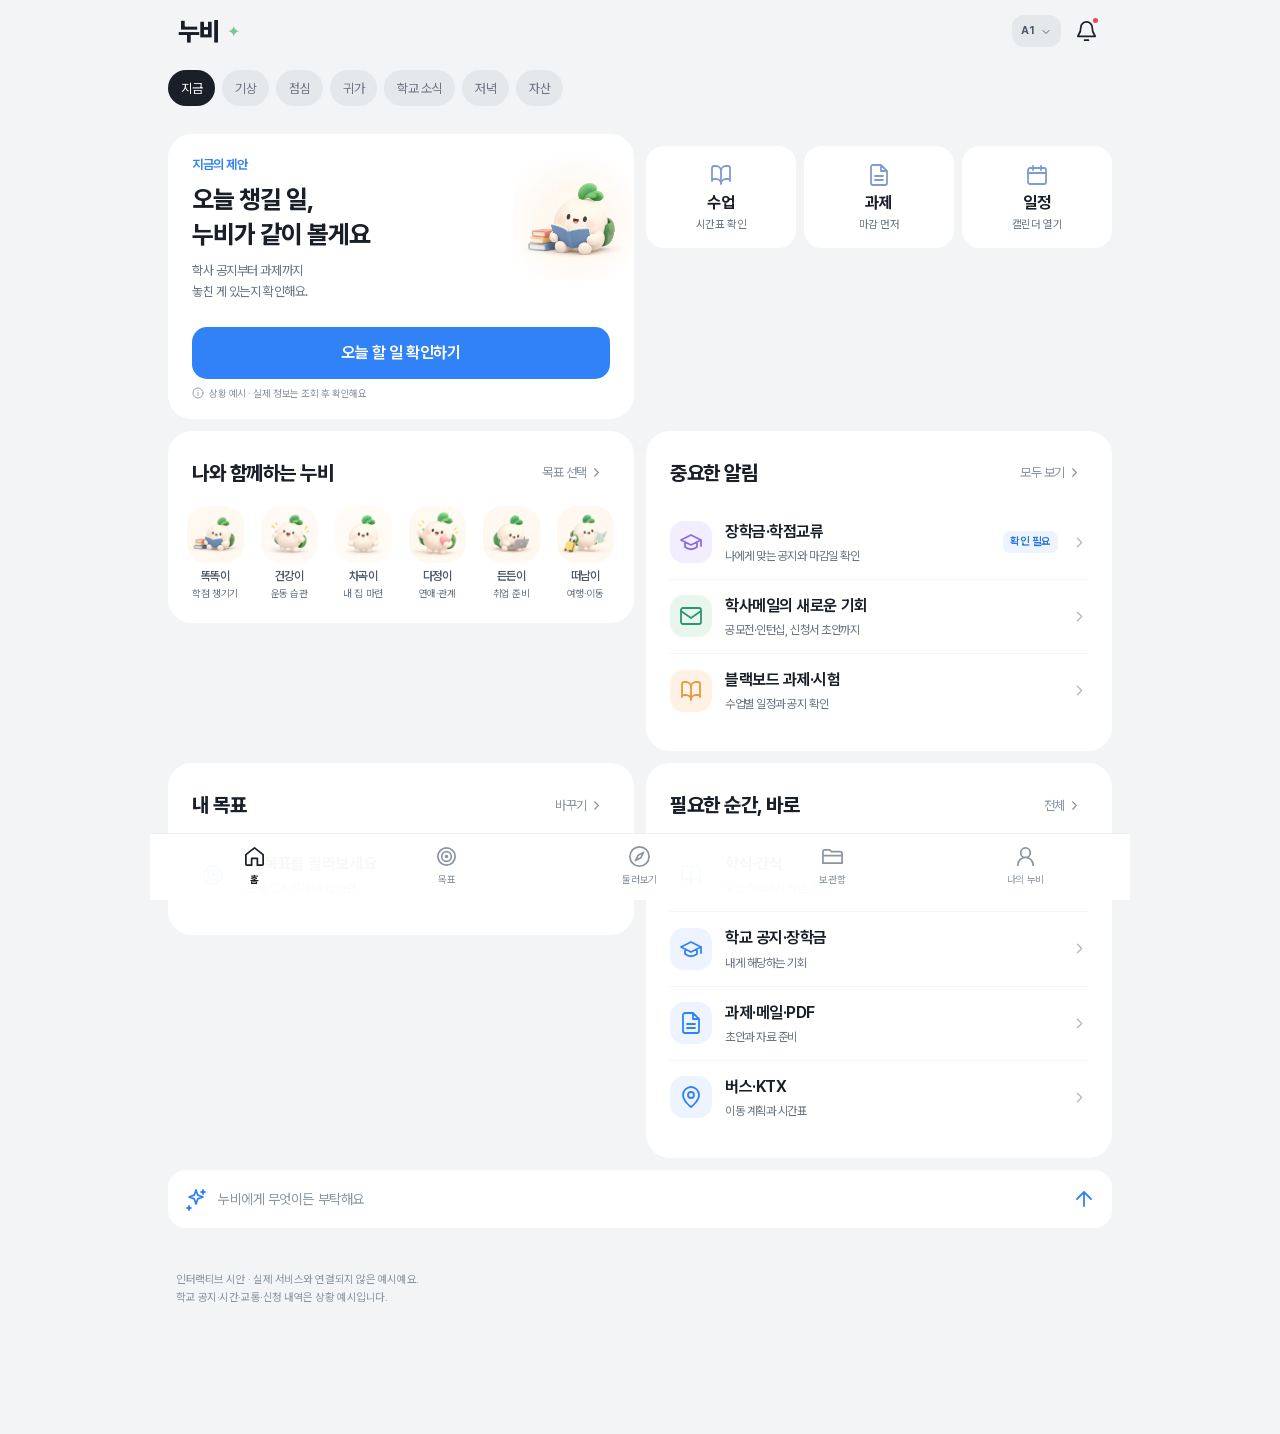
==== mobile-aside-mvp/app/src/main/assets/nubi_home/index.html @ da9f8971 "Preserve Nubi home variants and connect group chat to live Qwen" ====
<!doctype html><html lang="ko"><head><meta charset="utf-8"><meta name="viewport" content="width=device-width,initial-scale=1,viewport-fit=cover"><meta http-equiv="Content-Security-Policy" content="default-src 'self' data:; script-src 'self'; style-src 'self' 'unsafe-inline'; img-src 'self' data:; connect-src 'none'; frame-src 'none'; object-src 'none'; base-uri 'none'; form-action 'none'"><meta name="theme-color" content="#f2f4f6"><title>누비 · 오늘을 함께</title><link rel="stylesheet" href="style.css"></head><body><div id="app"></div><div id="layers"></div><div id="toast" role="status"></div><script src="icons.js"></script><script src="app.js"></script></body></html>
---- mobile-aside-mvp/app/src/main/assets/nubi_home/style.css ----
@font-face{font-family:Pretendard;src:url(assets/PretendardVariable.woff2) format("woff2");font-weight:100 900;font-display:swap}
:root{--blue:#3182f6;--ink:#191f28;--muted:#6b7684;--bg:#f2f4f6;--green:#16735b;--ease:cubic-bezier(.22,.8,.24,1);font-family:'Pretendard','Noto Sans KR',system-ui,-apple-system,sans-serif;color:var(--ink);font-synthesis:none}*{box-sizing:border-box}body{margin:0;background:var(--bg);-webkit-font-smoothing:antialiased;letter-spacing:-.45px}button,input,textarea{font:inherit;letter-spacing:inherit}button{border:0;color:inherit;background:transparent;cursor:pointer;-webkit-tap-highlight-color:transparent;touch-action:manipulation}button:active{transform:scale(.975);filter:brightness(.96)}button:focus-visible,input:focus-visible{outline:3px solid #a9cfff;outline-offset:2px}button, a{transition:transform 120ms var(--ease),background 160ms}svg{width:24px;height:24px;flex-shrink:0}h1,h2,h3,p{margin:0}h1{font-size:25px;font-weight:750;line-height:1.4;letter-spacing:-1px}h2{font-size:20px;font-weight:750;line-height:1.4}h3{font-size:17px;font-weight:700;line-height:1.45}p{font-size:14px;line-height:1.6;color:var(--muted)}small{font-size:12px;color:var(--muted)}#app{max-width:700px;margin:auto;min-height:100dvh;padding-bottom:100px}.topbar{height:62px;padding:0 22px;display:flex;align-items:center;justify-content:space-between;background:var(--bg);position:sticky;top:0;z-index:10}.brand{font-size:25px;font-weight:850;letter-spacing:-1.5px;display:flex;align-items:center;gap:8px}.brand b{font-size:16px;color:#7bc494;letter-spacing:0}.top-actions{display:flex;gap:3px;align-items:center}.icon-button{width:44px;height:44px;display:grid;place-items:center;position:relative;border-radius:50%}.icon-button svg{width:23px;height:23px}.dot{width:5px;height:5px;background:#f04452;position:absolute;right:10px;top:9px;border-radius:50%}.variant{border-radius:12px;background:#e5e8eb;color:#4e5968;min-height:32px;font-size:11px;font-weight:700;padding:0 9px}.content{padding:4px 18px 24px}.card{background:white;border-radius:24px;padding:24px;margin-bottom:12px;overflow:hidden}.card.flat{border-radius:0;padding:22px 24px}.section-title{display:flex;align-items:center;justify-content:space-between;margin-bottom:15px;gap:12px}.link{color:#8b95a1;font-size:13px;display:flex;gap:2px;align-items:center;min-height:36px;white-space:nowrap}.link svg{width:15px;height:15px}.row{display:flex;align-items:center;gap:13px;width:100%;text-align:left;padding:14px 0;min-height:70px}.row+.row{border-top:1px solid #f5f6f8}.row .copy{flex:1;min-width:0}.row strong{display:block;font-size:16px;font-weight:650;line-height:1.45}.row small{display:block;margin-top:4px;line-height:1.5}.chev{width:17px;height:17px;color:#b0b8c1;flex-shrink:0}.symbol{width:42px;height:42px;border-radius:14px;display:grid;place-items:center;background:#edf4ff;color:var(--blue);flex-shrink:0}.symbol.green{background:#e8f6ee;color:#2b9670}.symbol.purple{background:#f2edff;color:#8b6be8}.symbol.orange{background:#fff2e4;color:#e49943}.symbol.pink{background:#ffedf2;color:#d87591}.symbol.gray{background:#f2f4f6;color:#6b7684}.tag{display:inline-flex;align-items:center;background:#edf4ff;color:#2675df;border-radius:7px;padding:4px 7px;font-size:11px;line-height:1.3;font-weight:650;white-space:nowrap}.tag.red{background:#fff0f1;color:#f04452}.tag.green{background:#e9f6ef;color:#208967}.tag.gray{background:#f2f4f6;color:#8b95a1}.btn{background:var(--blue);color:white;width:100%;border-radius:15px;min-height:52px;padding:14px 16px;font-size:16px;font-weight:650;display:flex;align-items:center;justify-content:center;gap:7px}.btn.secondary{color:#4e5968;background:#f2f4f6}.btn.green{background:#176b53}.btn.small{width:auto;min-height:36px;padding:9px 13px;border-radius:11px;font-size:13px}.btn svg{width:18px;height:18px}.hero{min-height:238px;position:relative;padding-top:23px;padding-bottom:20px;background:#fff}.hero .eyebrow{color:var(--blue);font-size:13px;font-weight:650;margin-bottom:10px}.hero h1{max-width:76%;position:relative;z-index:1}.hero p{max-width:68%;font-size:13px;margin-top:9px;position:relative;z-index:1}.hero img{width:122px;height:130px;object-fit:contain;position:absolute;right:-1px;top:21px;mix-blend-mode:multiply}.hero .btn{margin-top:24px;position:relative;z-index:1}.preview{font-size:10px;color:#8b95a1;margin-top:8px;display:flex;gap:5px;align-items:center}.preview svg{width:12px;height:12px}.scenario{display:flex;gap:7px;overflow:auto;scrollbar-width:none;padding:4px 0 16px}.scenario button{padding:8px 13px;min-height:36px;background:#e5e8eb;color:#6b7684;border-radius:18px;font-size:13px;white-space:nowrap}.scenario button.active{background:#191f28;color:#fff}.agents{display:flex;overflow:auto;gap:16px;scrollbar-width:none;margin:0 -6px}.agent{min-width:58px;display:flex;flex-direction:column;align-items:center;gap:6px;min-height:90px;padding:0}.agent img{width:57px;height:57px;border-radius:20px;object-fit:cover}.agent span{font-size:12px;font-weight:600;color:#4e5968}.agent small{font-size:10px;margin-top:-2px}.mini-grid{display:grid;grid-template-columns:repeat(3,1fr);gap:8px;margin:12px 0}.mini{background:white;border-radius:18px;padding:17px 8px;text-align:center;display:flex;flex-direction:column;gap:6px;align-items:center;min-height:100px}.mini svg{color:#7e9bd2}.mini b{font-size:16px;font-weight:700}.mini small{font-size:11px}.two{display:grid;grid-template-columns:1fr 1fr;gap:12px}.two .card{margin:0;padding:19px;min-height:135px;position:relative}.two h3{max-width:92%;font-size:17px}.two p{font-size:12px;margin-top:7px}.two img{width:62px;height:62px;object-fit:contain;position:absolute;right:9px;bottom:4px}.agent-pair .card{min-height:155px}.agent-pair .tag{margin-bottom:10px}.spacer{height:12px}.week{display:flex;gap:5px;margin:18px 0 0;justify-content:space-between}.day{display:flex;flex-direction:column;align-items:center;justify-content:center;border-radius:17px;width:45px;min-height:65px;gap:7px;font-size:13px;color:#8b95a1}.day b{font-size:18px;font-weight:650}.day.selected{background:var(--blue);color:#fff}.weekhead{font-size:14px;font-weight:650;color:#6b7684}.timeline{margin-top:6px}.event{display:flex;gap:12px;min-height:91px}.time{color:#8b95a1;font-size:12px;min-width:42px;text-align:right;padding-top:2px}.rail{width:17px;position:relative;flex-shrink:0}.rail:before{content:'';position:absolute;width:2px;background:#e5e8eb;top:14px;bottom:0;left:7px}.rail:after{content:'';position:absolute;width:8px;height:8px;background:#d1d6db;border-radius:50%;top:6px;left:4px}.event:last-child .rail:before{display:none}.event.now .time{color:var(--blue);font-weight:650}.event.now .rail:after{background:var(--blue);box-shadow:0 0 0 4px #eaf2ff}.event-copy{flex:1;padding:0 0 18px;text-align:left;display:flex;flex-direction:column;gap:5px}.event-copy strong{font-size:16px;line-height:1.4;font-weight:650}.event-copy small{font-size:12px;line-height:1.4}.event-copy .tag{align-self:flex-start;margin-top:4px}.dark-band{background:#191f28;color:#fff;padding:25px;border-radius:24px;margin-bottom:12px}.dark-band p{color:#b0b8c1;margin-top:7px}.dark-band .tag{background:#353e4b;color:#bdcaff;margin-bottom:12px}.progress-track{height:5px;border-radius:5px;background:#e5e8eb;margin-top:14px;overflow:hidden}.progress-track span{display:block;width:62%;height:100%;background:#57b894;border-radius:5px}.notice-strip{display:flex;width:100%;padding:15px 17px;gap:10px;background:#eaf2ff;border-radius:17px;align-items:center;margin-bottom:12px;text-align:left}.notice-strip strong{font-size:14px;font-weight:650;flex:1;line-height:1.4}.notice-strip svg{width:19px;color:var(--blue)}.notice-strip .chev{width:16px;color:#8998ac}.plain-head{padding:12px 7px 20px}.plain-head p{margin-top:8px}.goal-summary{display:flex;align-items:center;justify-content:space-between}.goal-summary h1{font-size:31px;margin-top:8px}.goal-summary img{width:105px;height:105px;object-fit:contain;mix-blend-mode:multiply}.quick-actions{display:grid;grid-template-columns:repeat(4,1fr);padding:17px 0 4px;border-top:1px solid #f2f4f6;margin-top:10px}.quick-actions button{display:flex;flex-direction:column;gap:8px;align-items:center;font-size:12px;color:#6b7684;min-height:60px}.quick-actions svg{width:23px;color:#7a9bce}.story-cards{display:flex;gap:10px;overflow:auto;scroll-snap-type:x mandatory;margin:0 -24px;padding:0 24px;scrollbar-width:none}.story-cards button{min-width:200px;flex:0 0 200px;scroll-snap-align:start;border-radius:18px;background:#f2f6ff;text-align:left;min-height:175px;padding:17px;position:relative}.story-cards h3{font-size:18px;max-width:150px}.story-cards img{width:95px;height:95px;object-fit:contain;position:absolute;right:0;bottom:0;mix-blend-mode:multiply}.journey-summary{display:flex;align-items:center;justify-content:space-between;padding:17px 0}.journey-summary strong{font-size:25px;display:block}.journey-summary p{font-size:13px;margin-top:5px}.journey-summary .chev{width:25px}.segment{display:flex;background:#e5e8eb;border-radius:13px;padding:4px;margin:12px 0}.segment button{flex:1;min-height:38px;border-radius:10px;color:#6b7684;font-size:14px}.segment .selected{background:#fff;color:#191f28}.task-check{width:22px;height:22px;border:2px solid #d1d6db;border-radius:50%;display:grid;place-items:center;flex-shrink:0}.task-check.done{background:#3182f6;border-color:#3182f6;color:#fff}.task-check svg{width:14px}.footer-note{padding:19px 8px 4px;font-size:11px;color:#8b95a1;line-height:1.6}.bottom{position:fixed;bottom:0;left:50%;transform:translateX(-50%);width:min(100%,700px);background:rgba(255,255,255,.97);border-top:1px solid #eef0f3;display:flex;justify-content:space-around;padding:10px 8px max(12px,env(safe-area-inset-bottom));z-index:20}.bottom button{display:flex;flex-direction:column;align-items:center;gap:5px;min-height:44px;min-width:48px;font-size:10px;color:#8b95a1}.bottom button.selected{color:#191f28;font-weight:750}.bottom svg{width:23px;height:23px}.askbar{border-radius:18px;background:white;display:flex;gap:10px;align-items:center;padding:14px 16px;margin-bottom:12px;width:100%;min-height:58px;text-align:left;color:#8b95a1;font-size:14px}.askbar svg{color:#3182f6}.askbar span{flex:1}.pill-count{color:var(--blue);font-size:12px;font-weight:650}.layer{position:fixed;inset:0;z-index:50}.scrim{position:absolute;inset:0;background:#0006;animation:fadein 220ms var(--ease)}.sheet{position:absolute;bottom:0;left:50%;transform:translateX(-50%);background:white;border-radius:28px 28px 0 0;padding:12px 24px max(27px,env(safe-area-inset-bottom));width:min(100%,700px);max-height:88dvh;overflow:auto;animation:sheetin 330ms var(--ease)}.handle{width:35px;height:4px;background:#d1d6db;border-radius:4px;margin:0 auto 20px}.sheet h2{font-size:22px;margin-bottom:10px}.sheet p{margin:10px 0 20px}.sheet .close{position:absolute;right:13px;top:21px}.variant-option{display:flex;gap:12px;align-items:center;width:100%;text-align:left;padding:14px 0;border-bottom:1px solid #f2f4f6;min-height:62px}.variant-option b{min-width:33px;color:#3182f6;font-size:15px}.variant-option strong{display:block;font-size:15px}.variant-option small{display:block;margin-top:4px;font-size:11px}.variant-option.active{background:#f5f9ff}.full-page{position:absolute;inset:0;background:#f2f4f6;overflow:auto;animation:pagein 300ms var(--ease)}.subtop{height:60px;display:flex;align-items:center;padding:0 10px;gap:8px;background:#fff;position:sticky;top:0;z-index:3}.subtop strong{font-size:17px;font-weight:650}.subbody{padding:20px 18px 100px;max-width:700px;margin:auto}.subbody .card h2{margin-bottom:15px}.subbody>h1{margin:7px 8px 22px}.fixed-cta{position:fixed;bottom:0;left:50%;transform:translateX(-50%);width:min(100%,700px);padding:12px 20px 22px;background:white;display:flex;gap:10px}.drawer{width:min(85%,340px);height:100%;position:absolute;left:0;top:0;background:#fff;padding:28px 22px;animation:drawerin 300ms var(--ease);overflow:auto}.drawer .brand{margin:9px 0 28px}.drawer .row{padding-left:6px}.drawer .row svg{color:#6b7684}.chat-preview{display:flex;align-items:flex-start;gap:9px;margin:20px 0}.chat-preview img{width:40px;height:40px;border-radius:16px}.bubble{background:#fff;border-radius:4px 19px 19px 19px;padding:16px;flex:1;line-height:1.65;font-size:15px}.chat-input{display:flex;gap:10px;align-items:center;width:100%}.chat-input input{border:0;background:#f2f4f6;min-height:48px;border-radius:22px;padding:12px 16px;flex:1;width:0;font-size:15px}.chat-input button{border-radius:50%;background:#191f28;color:#fff;width:44px;height:44px;display:grid;place-items:center}.subtitle{margin-bottom:13px;color:#8b95a1;font-size:12px}.choice{display:flex;align-items:center;gap:10px;width:100%;min-height:62px;text-align:left;border-radius:16px;padding:12px}.choice.selected{background:#edf4ff}.choice img{width:45px;height:45px;object-fit:contain;border-radius:15px}.choice .copy{flex:1}.choice small{display:block;margin-top:4px}.choice .check{width:22px;height:22px;border:1.5px solid #d1d6db;border-radius:50%}.choice.selected .check{background:#3182f6;border-color:#3182f6;color:#fff}.choice.selected .check svg{width:20px;height:20px}.toast{position:fixed;left:50%;transform:translate(-50%,15px);bottom:100px;background:#333d4b;color:white;padding:13px 19px;border-radius:14px;font-size:13px;z-index:100;opacity:0;pointer-events:none;transition:220ms}.toast.show{opacity:1;transform:translate(-50%,0)}.loading-line{height:8px;border-radius:5px;background:#edf0f3;margin:15px 0;overflow:hidden;position:relative}.loading-line:after{content:'';width:35%;height:100%;background:#dce7fa;position:absolute;animation:shimmer 900ms infinite ease-in-out}.page-exit{animation:pageout 220ms var(--ease) forwards}.layer.closing .sheet{animation:sheetout 240ms var(--ease) forwards}.layer.closing .scrim{animation:fadeout 240ms forwards}.layer.closing .drawer{animation:drawerout 240ms var(--ease) forwards}.layer.closing .full-page{animation:pageout 220ms var(--ease) forwards}.flat-theme .content{padding-left:0;padding-right:0}.flat-theme .card{border-radius:0;padding:24px;margin-bottom:8px}.flat-theme .scenario{padding-left:24px;padding-right:24px}.flat-theme .mini-grid{padding:0 18px}.flat-theme .askbar{width:calc(100% - 36px);margin-left:18px}.green-theme{--blue:#1c795d}.green-theme .hero{background:#edf7f0}.green-theme .preview{color:#7d9284}.soft-theme{--bg:#f7f8fa}.soft-theme .hero{background:#eaf2ff}.soft-theme .card{border-radius:22px}.today-list .hero{min-height:205px}.today-list .hero img{width:100px;height:112px;right:4px}.today-list .hero .btn{margin-top:17px}.timeline-theme .hero{min-height:208px}.timeline-theme .hero h1{font-size:23px}.timeline-theme .hero p{max-width:70%}.calendar-theme .hero{min-height:195px}.calendar-theme .hero img{top:5px;width:100px;height:100px}.calendar-theme .hero h1{font-size:23px}.route-theme{--bg:#f2f4f6}.route-theme .hero{background:#eaf3ff}.minimal-theme .card{background:transparent;border-radius:0;border-bottom:8px solid #fff;padding:24px 7px;margin:0}.minimal-theme .hero{background:white;border:0;border-radius:24px;padding:24px}.minimal-theme .scenario{margin:8px 0}.minimal-theme .card:not(.hero) .section-title{margin-bottom:20px}.focus-theme .hero{background:#edf7f0}.focus-theme .mini-grid{grid-template-columns:repeat(2,1fr)}.focus-theme .mini:last-child{display:none}.calendar-grid{display:grid;grid-template-columns:repeat(7,1fr);gap:5px;margin-top:20px}.calendar-grid span,.calendar-grid button{min-height:33px;display:grid;place-items:center;font-size:13px;border-radius:50%}.calendar-grid .selected{background:var(--blue);color:#fff}.calendar-grid span{color:#8b95a1;font-size:11px}.section-divider{height:1px;background:#f2f4f6;margin:18px 0}.banner-green{background:#edf7f0}.compact-summary{display:flex;gap:8px;margin-top:17px}.compact-summary span{background:#f2f4f6;border-radius:10px;padding:8px 10px;font-size:12px}.topline{font-size:12px;color:#8b95a1;margin:0 6px 11px}.split-story{background:#fff;padding:24px;border-radius:24px;margin-bottom:12px}.split-story header{display:flex;align-items:center;gap:10px}.split-story header img{width:40px;height:40px;border-radius:15px}.split-story h1{font-size:23px;margin-top:16px}.split-story .btn{margin-top:20px}.two .fullbutton{text-align:left;width:100%;height:100%}body.reduce-motion *{animation:none!important;transition:none!important}@keyframes sheetin{from{transform:translate(-50%,100%)}to{transform:translate(-50%,0)}}@keyframes sheetout{to{transform:translate(-50%,100%)}}@keyframes fadein{from{opacity:0}to{opacity:1}}@keyframes fadeout{to{opacity:0}}@keyframes pagein{from{transform:translateX(45px);opacity:.3}to{transform:translateX(0);opacity:1}}@keyframes pageout{to{transform:translateX(60px);opacity:0}}@keyframes drawerin{from{transform:translateX(-100%)}to{transform:translateX(0)}}@keyframes drawerout{to{transform:translateX(-100%)}}@keyframes shimmer{from{left:-35%}to{left:100%}}@media(min-width:840px){#app{max-width:980px}.content{display:grid;grid-template-columns:1fr 1fr;gap:12px;align-items:start}.content>.scenario,.content>.footer-note,.content>.askbar,.content>.plain-head{grid-column:1/-1}.card{margin-bottom:0}.hero{min-height:260px}.bottom{width:980px}.topbar{max-width:980px;margin:auto}.sheet{max-width:560px}.two{gap:12px}.spacer{display:none}.flat-theme .content{padding:12px}.flat-theme .card{border-radius:24px;margin:0}.minimal-theme .card{padding:24px}}@media(max-width:360px){.content{padding:2px 12px 20px}.card{padding:20px}.hero h1{font-size:22px;max-width:75%}.hero img{width:100px;right:0}.hero p{font-size:12px}.tag{font-size:10px}.agents{gap:10px}.topbar{padding:0 15px}.row strong{font-size:15px}}@media(prefers-reduced-motion:reduce){*,*:before,*:after{animation-duration:1ms!important;transition-duration:1ms!important}}

.variant svg{width:12px;height:12px;margin-left:3px;vertical-align:middle}.event .chev svg{width:17px}.chev svg{width:17px;height:17px}.hero.plainHero{min-height:235px}.fullbutton{display:block;text-align:left;width:100%}.hero.goalHero h1{font-size:26px}

.hero img{mask-image:radial-gradient(ellipse 62% 60% at 50% 50%,#000 45%,transparent 95%)}

h1,h2,h3{word-break:keep-all;overflow-wrap:break-word}
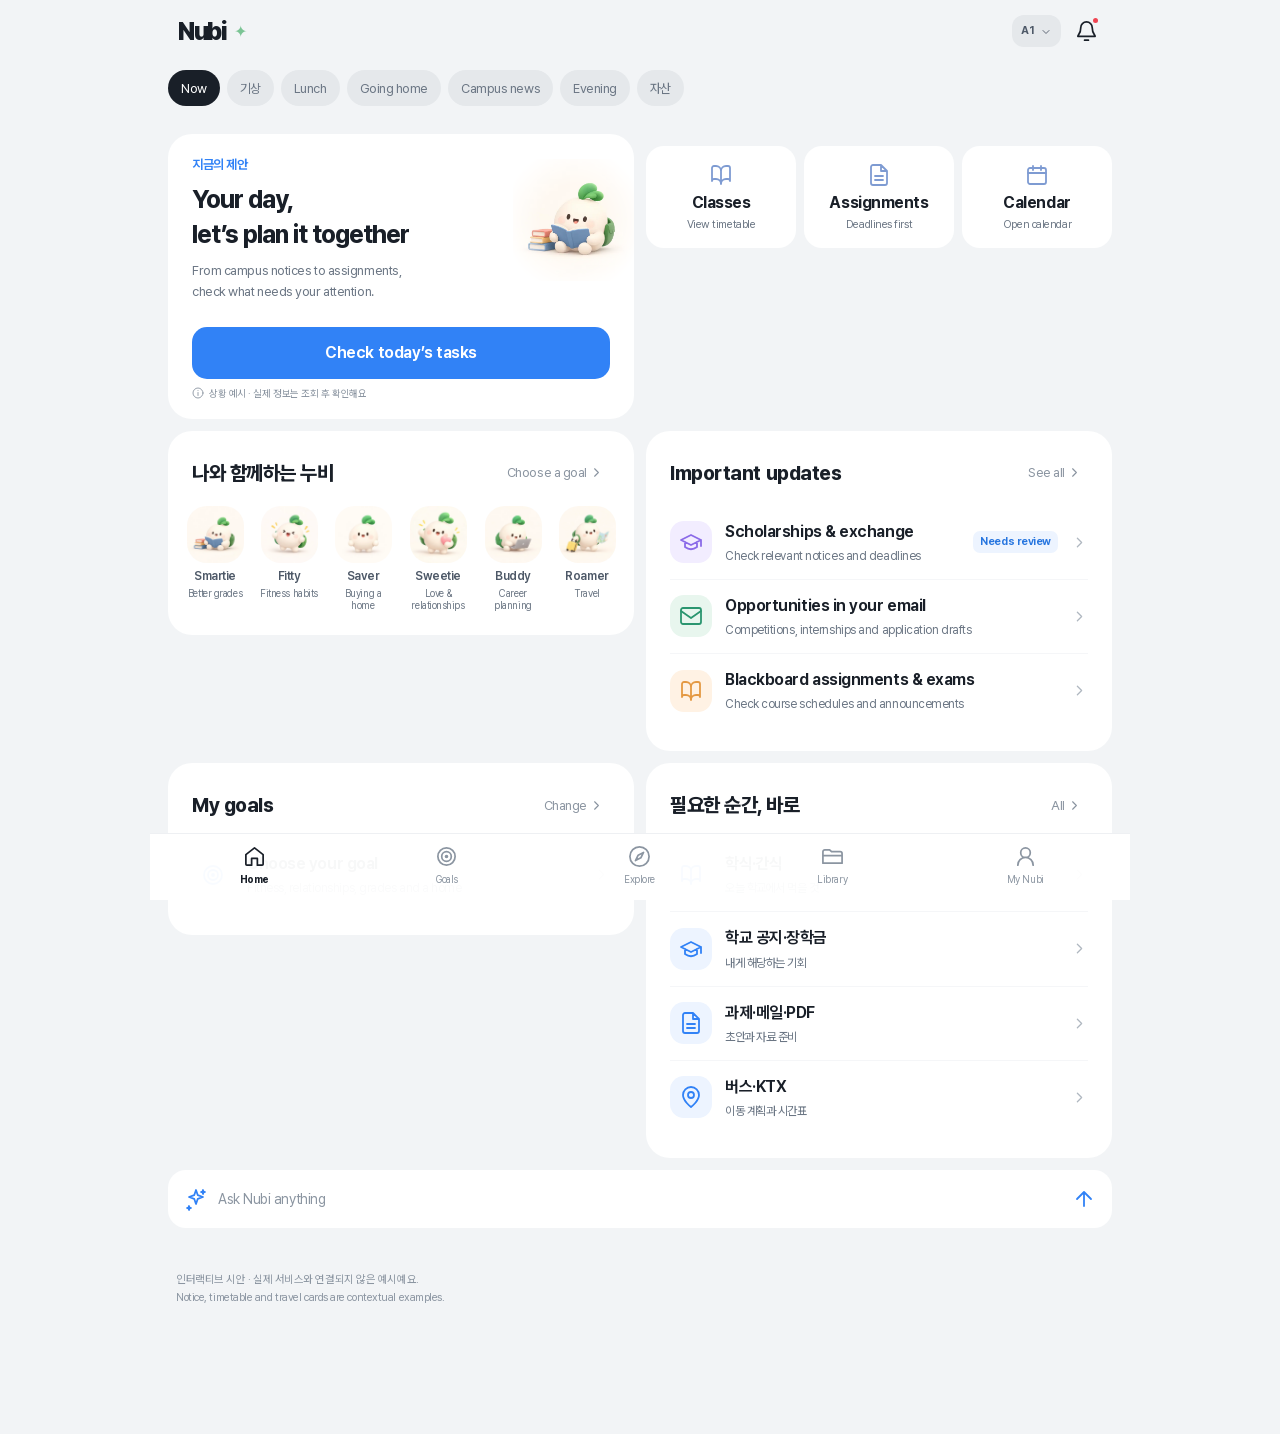
==== commit 2c702769: "Use existing production app for English overview recording" ====
--- a/mobile-aside-mvp/app/src/main/assets/nubi_home/index.html
+++ b/mobile-aside-mvp/app/src/main/assets/nubi_home/index.html
@@ -1 +1 @@
-<!doctype html><html lang="ko"><head><meta charset="utf-8"><meta name="viewport" content="width=device-width,initial-scale=1,viewport-fit=cover"><meta http-equiv="Content-Security-Policy" content="default-src 'self' data:; script-src 'self'; style-src 'self' 'unsafe-inline'; img-src 'self' data:; connect-src 'none'; frame-src 'none'; object-src 'none'; base-uri 'none'; form-action 'none'"><meta name="theme-color" content="#f2f4f6"><title>누비 · 오늘을 함께</title><link rel="stylesheet" href="style.css"></head><body><div id="app"></div><div id="layers"></div><div id="toast" role="status"></div><script src="icons.js"></script><script src="app.js"></script></body></html>
+<!doctype html><html lang="en"><head><meta charset="utf-8"><meta name="viewport" content="width=device-width,initial-scale=1,viewport-fit=cover"><meta http-equiv="Content-Security-Policy" content="default-src 'self' data:; script-src 'self'; style-src 'self' 'unsafe-inline'; img-src 'self' data:; connect-src 'none'; frame-src 'none'; object-src 'none'; base-uri 'none'; form-action 'none'"><meta name="theme-color" content="#f2f4f6"><title>누비 · 오늘을 함께</title><link rel="stylesheet" href="style.css"></head><body><div id="app"></div><div id="layers"></div><div id="toast" role="status"></div><script src="icons.js"></script><script src="app.js"></script><script src="english-labels.js"></script></body></html>
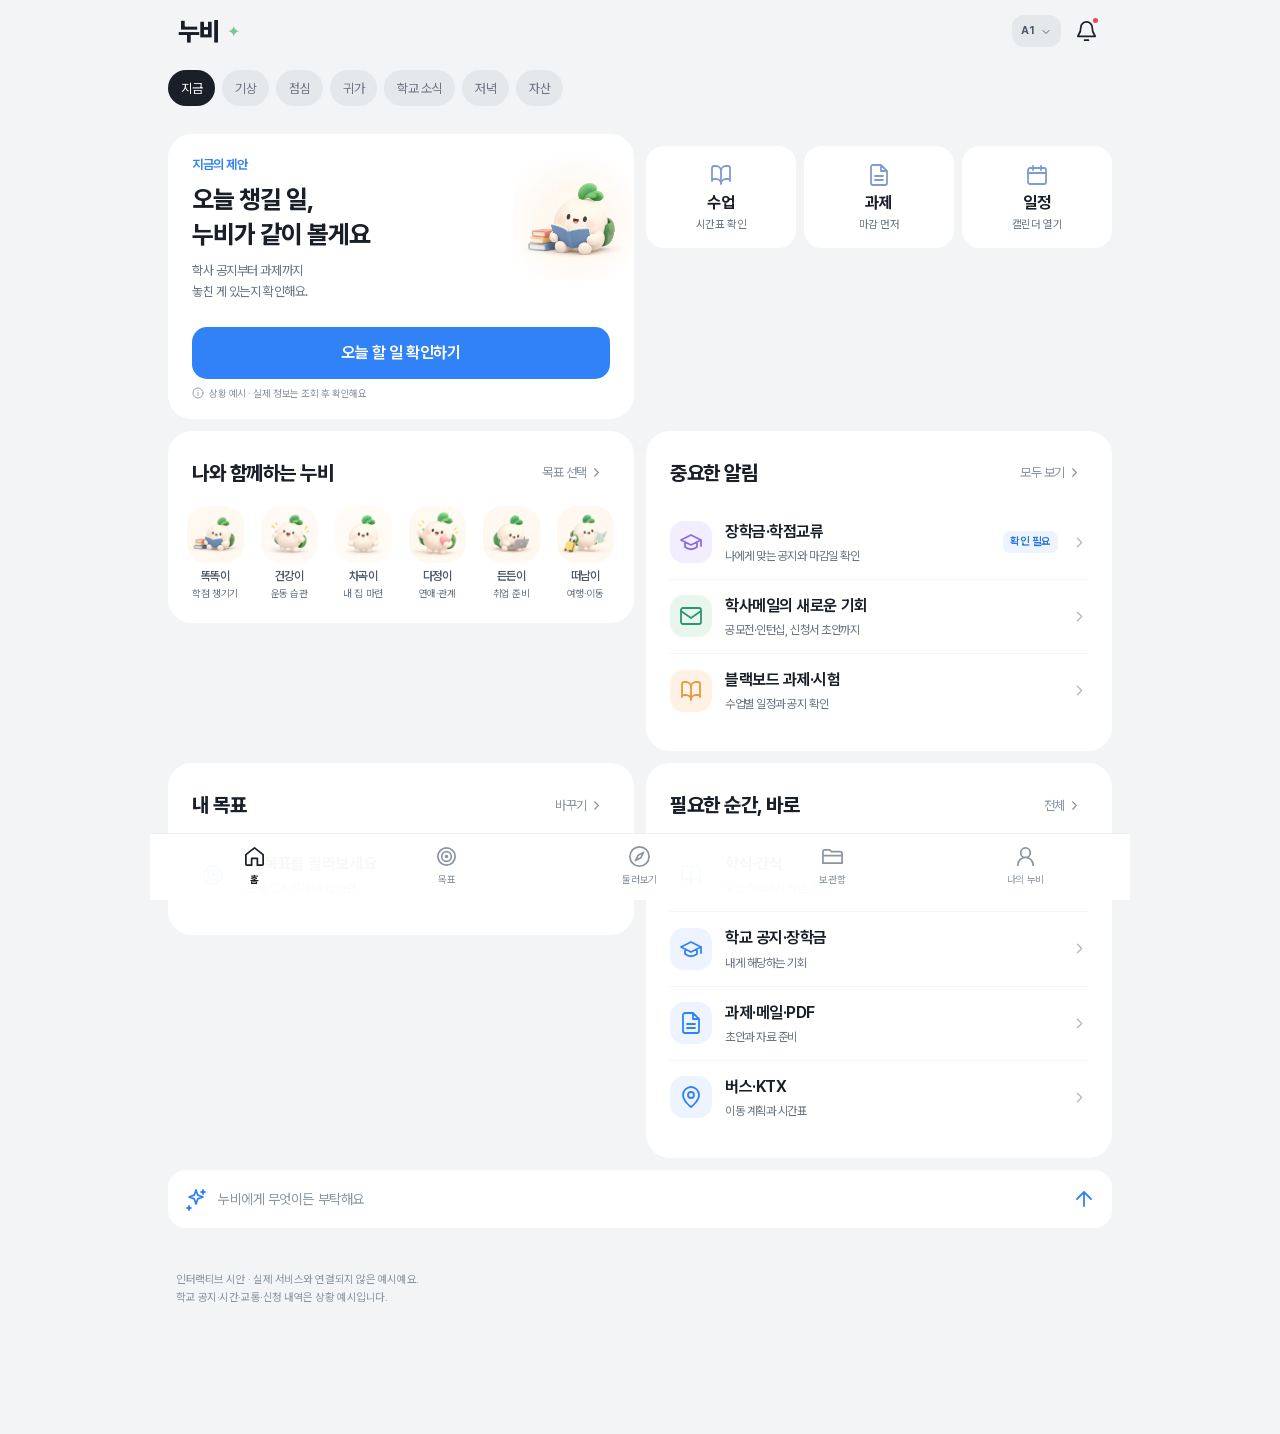
==== commit 4d68eb4f: "Update public Nubi source, English overview and vision" ====
--- a/mobile-aside-mvp/app/src/main/assets/nubi_home/index.html
+++ b/mobile-aside-mvp/app/src/main/assets/nubi_home/index.html
@@ -1 +1 @@
-<!doctype html><html lang="en"><head><meta charset="utf-8"><meta name="viewport" content="width=device-width,initial-scale=1,viewport-fit=cover"><meta http-equiv="Content-Security-Policy" content="default-src 'self' data:; script-src 'self'; style-src 'self' 'unsafe-inline'; img-src 'self' data:; connect-src 'none'; frame-src 'none'; object-src 'none'; base-uri 'none'; form-action 'none'"><meta name="theme-color" content="#f2f4f6"><title>누비 · 오늘을 함께</title><link rel="stylesheet" href="style.css"></head><body><div id="app"></div><div id="layers"></div><div id="toast" role="status"></div><script src="icons.js"></script><script src="app.js"></script><script src="english-labels.js"></script></body></html>
+<!doctype html><html lang="ko"><head><meta charset="utf-8"><meta name="viewport" content="width=device-width,initial-scale=1,viewport-fit=cover"><meta http-equiv="Content-Security-Policy" content="default-src 'self' data:; script-src 'self'; style-src 'self' 'unsafe-inline'; img-src 'self' data:; connect-src 'none'; frame-src 'none'; object-src 'none'; base-uri 'none'; form-action 'none'"><meta name="theme-color" content="#f2f4f6"><title>누비 · 오늘을 함께</title><link rel="stylesheet" href="style.css"></head><body><div id="app"></div><div id="layers"></div><div id="toast" role="status"></div><script src="icons.js"></script><script src="app.js"></script></body></html>
